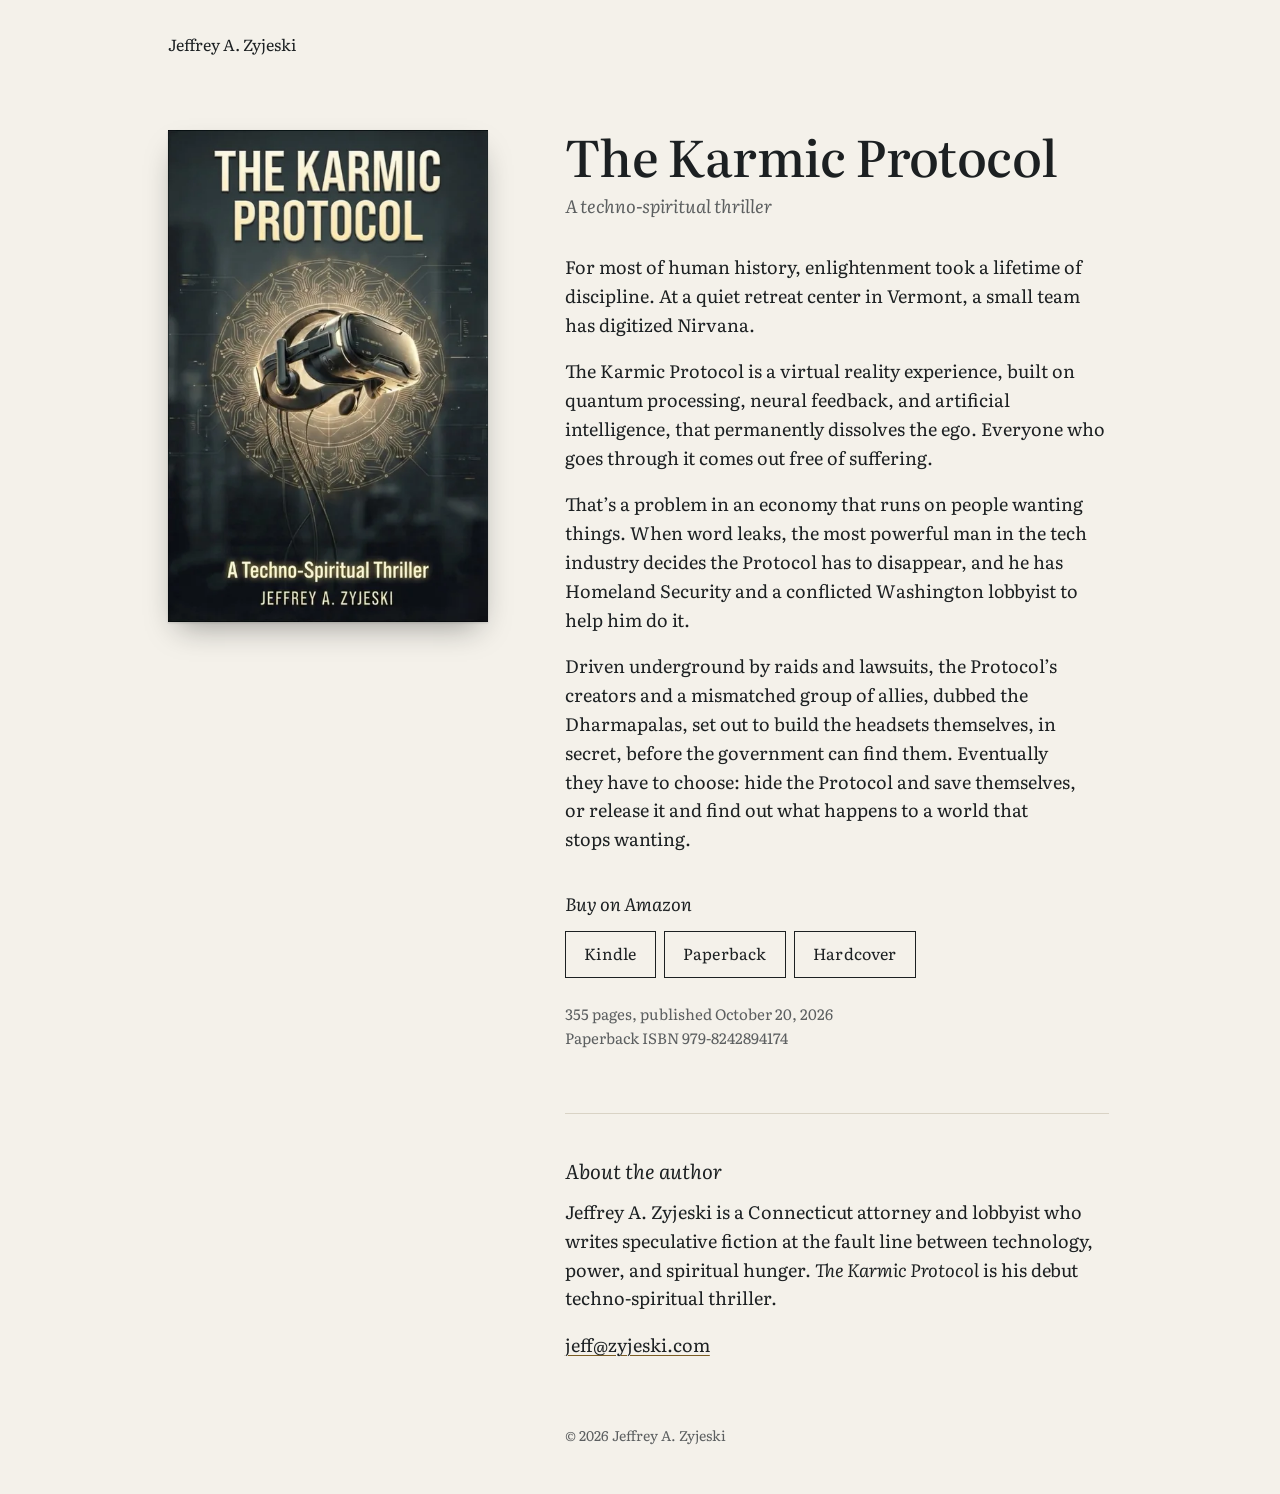
==== index.html @ 9ec4eeb2 "Add Kindle and hardcover links and contact email Replace the single Amazon button with one link per " ====
<!doctype html>
<html lang="en">
<head>
<meta charset="utf-8">
<meta name="viewport" content="width=device-width, initial-scale=1">
<title>The Karmic Protocol by Jeffrey A. Zyjeski</title>
<meta name="description" content="The Karmic Protocol, a techno-spiritual thriller by Jeffrey A. Zyjeski. A small team digitizes Nirvana, and the people who profit from suffering want it buried.">
<link rel="canonical" href="https://thekarmicprotocol.com/">
<link rel="preload" href="/fonts/literata-latin-opsz-normal.woff2" as="font" type="font/woff2" crossorigin>
<link rel="stylesheet" href="/styles.css">
<link rel="icon" href="/favicon.ico" sizes="48x48">
<link rel="icon" href="/icon.png" type="image/png">
<link rel="apple-touch-icon" href="/apple-touch-icon.png">
<meta name="theme-color" content="#f4f1ea">

<meta property="og:type" content="book">
<meta property="og:site_name" content="The Karmic Protocol">
<meta property="og:title" content="The Karmic Protocol by Jeffrey A. Zyjeski">
<meta property="og:description" content="A small team digitizes Nirvana, and the people who profit from suffering want it buried. A techno-spiritual thriller.">
<meta property="og:url" content="https://thekarmicprotocol.com/">
<meta property="og:image" content="https://thekarmicprotocol.com/og.jpg">
<meta property="og:image:width" content="1200">
<meta property="og:image:height" content="630">
<meta property="og:image:alt" content="Cover of The Karmic Protocol by Jeffrey A. Zyjeski">
<meta property="book:isbn" content="9798242894174">
<meta property="book:release_date" content="2026-10-20">
<meta name="twitter:card" content="summary_large_image">

<script type="application/ld+json">
{
  "@context": "https://schema.org",
  "@type": "Book",
  "name": "The Karmic Protocol",
  "author": { "@type": "Person", "name": "Jeffrey A. Zyjeski" },
  "inLanguage": "en",
  "genre": ["Science fiction", "Thriller"],
  "image": "https://thekarmicprotocol.com/images/cover-925.jpg",
  "url": "https://thekarmicprotocol.com/",
  "workExample": [
    {
      "@type": "Book",
      "bookFormat": "https://schema.org/EBook",
      "url": "https://www.amazon.com/dp/B0HM5BKGX6"
    },
    {
      "@type": "Book",
      "bookFormat": "https://schema.org/Paperback",
      "isbn": "9798242894174",
      "numberOfPages": 355,
      "datePublished": "2026-10-20",
      "url": "https://www.amazon.com/dp/B0HM5CNZNL"
    },
    {
      "@type": "Book",
      "bookFormat": "https://schema.org/Hardcover",
      "url": "https://www.amazon.com/dp/B0HM5FPMXP"
    }
  ]
}
</script>
</head>
<body>
<div class="page">

  <header class="site-header">
    <a href="/">Jeffrey A. Zyjeski</a>
  </header>

  <main class="layout">

    <figure class="cover">
      <picture>
        <source type="image/webp" srcset="/images/cover-460.webp 460w, /images/cover-700.webp 700w, /images/cover-925.webp 925w" sizes="(max-width: 50rem) 15rem, 20rem">
        <img src="/images/cover-700.jpg" srcset="/images/cover-460.jpg 460w, /images/cover-700.jpg 700w, /images/cover-925.jpg 925w" sizes="(max-width: 50rem) 15rem, 20rem" width="925" height="1424" alt="Cover of The Karmic Protocol by Jeffrey A. Zyjeski: a VR headset suspended in front of a gold circuit-board mandala.">
      </picture>
    </figure>

    <div class="book">
      <h1>The Karmic Protocol</h1>
      <p class="kind">A techno-spiritual thriller</p>

      <div class="blurb">
        <p>For most of human history, enlightenment took a lifetime of discipline. At a quiet retreat center in Vermont, a small team has digitized Nirvana.</p>
        <p>The Karmic Protocol is a virtual reality experience, built on quantum processing, neural feedback, and artificial intelligence, that permanently dissolves the ego. Everyone who goes through it comes out free of suffering.</p>
        <p>That’s a problem in an economy that runs on people wanting things. When word leaks, the most powerful man in the tech industry decides the Protocol has to disappear, and he has Homeland Security and a conflicted Washington lobbyist to help him do it.</p>
        <p>Driven underground by raids and lawsuits, the Protocol’s creators and a mismatched group of allies, dubbed the Dharmapalas, set out to build the headsets themselves, in secret, before the government can find them. Eventually they have to choose: hide the Protocol and save themselves, or release it and find out what happens to a world that stops wanting.</p>
      </div>

      <div class="buy">
        <p class="buy-label">Buy on Amazon</p>
        <ul class="formats">
          <li><a href="https://www.amazon.com/dp/B0HM5BKGX6">Kindle</a></li>
          <li><a href="https://www.amazon.com/dp/B0HM5CNZNL">Paperback</a></li>
          <li><a href="https://www.amazon.com/dp/B0HM5FPMXP">Hardcover</a></li>
        </ul>
      </div>

      <p class="details">
        355 pages, published October 20, 2026<br>
        Paperback ISBN 979-8242894174
      </p>
    </div>

    <section class="author" aria-labelledby="about">
      <h2 id="about">About the author</h2>
      <p>Jeffrey A. Zyjeski is a Connecticut attorney and lobbyist who writes speculative fiction at the fault line between technology, power, and spiritual hunger. <cite>The Karmic Protocol</cite> is his debut techno-spiritual thriller.</p>
      <p class="contact"><a href="mailto:jeff@zyjeski.com">jeff@zyjeski.com</a></p>
    </section>

    <footer class="site-footer">
      <p>© 2026 Jeffrey A. Zyjeski</p>
    </footer>

  </main>

</div>
</body>
</html>
---- styles.css ----
@font-face {
  font-family: "Literata";
  src: url("/fonts/literata-latin-opsz-normal.woff2") format("woff2");
  font-weight: 200 900;
  font-style: normal;
  font-display: swap;
}

@font-face {
  font-family: "Literata";
  src: url("/fonts/literata-latin-opsz-italic.woff2") format("woff2");
  font-weight: 200 900;
  font-style: italic;
  font-display: swap;
}

/* Colors are taken from the cover: the charcoal of the background and the
   gold of the title, darkened enough to read on paper. */
:root {
  --paper: #f4f1ea;
  --ink: #1c2022;
  --muted: #5c5f60;
  --rule: #d9d3c5;
  --gold: #7a5c22;
  --cover-col: 20rem;
  --measure: 34rem;
}

*,
*::before,
*::after {
  box-sizing: border-box;
}

html {
  -webkit-text-size-adjust: 100%;
  text-size-adjust: 100%;
}

body {
  margin: 0;
  background: var(--paper);
  color: var(--ink);
  font-family: "Literata", Georgia, "Times New Roman", serif;
  font-size: 1.125rem;
  line-height: 1.6;
  font-optical-sizing: auto;
  font-kerning: normal;
  text-rendering: optimizeLegibility;
}

::selection {
  background: #e8dbb4;
}

a {
  color: inherit;
  text-decoration-color: var(--gold);
  text-decoration-thickness: 1px;
  text-underline-offset: 0.18em;
}

a:hover {
  text-decoration-color: currentColor;
}

a:focus-visible {
  outline: 2px solid var(--gold);
  outline-offset: 3px;
}

p {
  margin: 0;
  text-wrap: pretty;
}

.page {
  max-width: 62rem;
  margin: 0 auto;
  padding: 0 1.5rem;
}

.site-header {
  padding-top: 2rem;
  font-size: 1rem;
}

.site-header a {
  text-decoration: none;
}

.layout {
  display: grid;
  grid-template-columns: minmax(0, var(--cover-col)) minmax(0, var(--measure));
  grid-template-areas:
    "cover  book"
    ".      author"
    ".      footer";
  column-gap: clamp(2.5rem, 6vw, 5rem);
  align-items: start;
  padding-top: clamp(2.5rem, 7vw, 4.5rem);
}

.cover {
  grid-area: cover;
  margin: 0;
}

.cover img {
  display: block;
  width: 100%;
  height: auto;
  box-shadow:
    0 1px 2px rgba(20, 24, 26, 0.14),
    0 14px 30px -10px rgba(20, 24, 26, 0.4);
}

.book {
  grid-area: book;
}

h1 {
  margin: 0;
  font-size: clamp(2.25rem, 4.4vw, 3.15rem);
  font-weight: 500;
  line-height: 1.05;
  letter-spacing: -0.012em;
  text-wrap: balance;
}

.kind {
  margin: 0.6rem 0 2rem;
  color: var(--muted);
  font-style: italic;
}

.blurb p + p {
  margin-top: 1em;
}

.buy {
  margin-top: 2.25rem;
}

.buy-label {
  margin-bottom: 0.75rem;
  font-style: italic;
}

.formats {
  display: flex;
  flex-wrap: wrap;
  gap: 0.5rem;
  margin: 0;
  padding: 0;
  list-style: none;
}

.formats a {
  display: block;
  padding: 0.6rem 1.15rem 0.65rem;
  border: 1px solid var(--ink);
  font-size: 1rem;
  letter-spacing: 0.01em;
  text-decoration: none;
}

.formats a:hover {
  background: var(--ink);
  color: var(--paper);
}

.details {
  margin-top: 1.5rem;
  color: var(--muted);
  font-size: 0.9375rem;
  line-height: 1.55;
  font-variant-numeric: lining-nums;
}

.author {
  grid-area: author;
  margin-top: 4rem;
  padding-top: 2.5rem;
  border-top: 1px solid var(--rule);
}

.contact {
  margin-top: 1em;
}

h2 {
  margin: 0 0 0.75rem;
  font-size: 1.25rem;
  font-weight: 400;
  font-style: italic;
}

.site-footer {
  grid-area: footer;
  padding: 4rem 0 3rem;
  color: var(--muted);
  font-size: 0.875rem;
}

/* 404 page */
.missing {
  grid-area: book;
}

.missing p + p {
  margin-top: 1em;
}

@media (max-width: 50rem) {
  .layout {
    grid-template-columns: minmax(0, 1fr);
    grid-template-areas:
      "cover"
      "book"
      "author"
      "footer";
    padding-top: 2rem;
  }

  .cover {
    width: min(15rem, 70%);
    margin-bottom: 2.5rem;
  }

  .author {
    margin-top: 3rem;
  }

  .formats a {
    padding-inline: 0.85rem;
  }
}

@media print {
  .buy {
    display: none;
  }

  .cover img {
    box-shadow: none;
  }
}
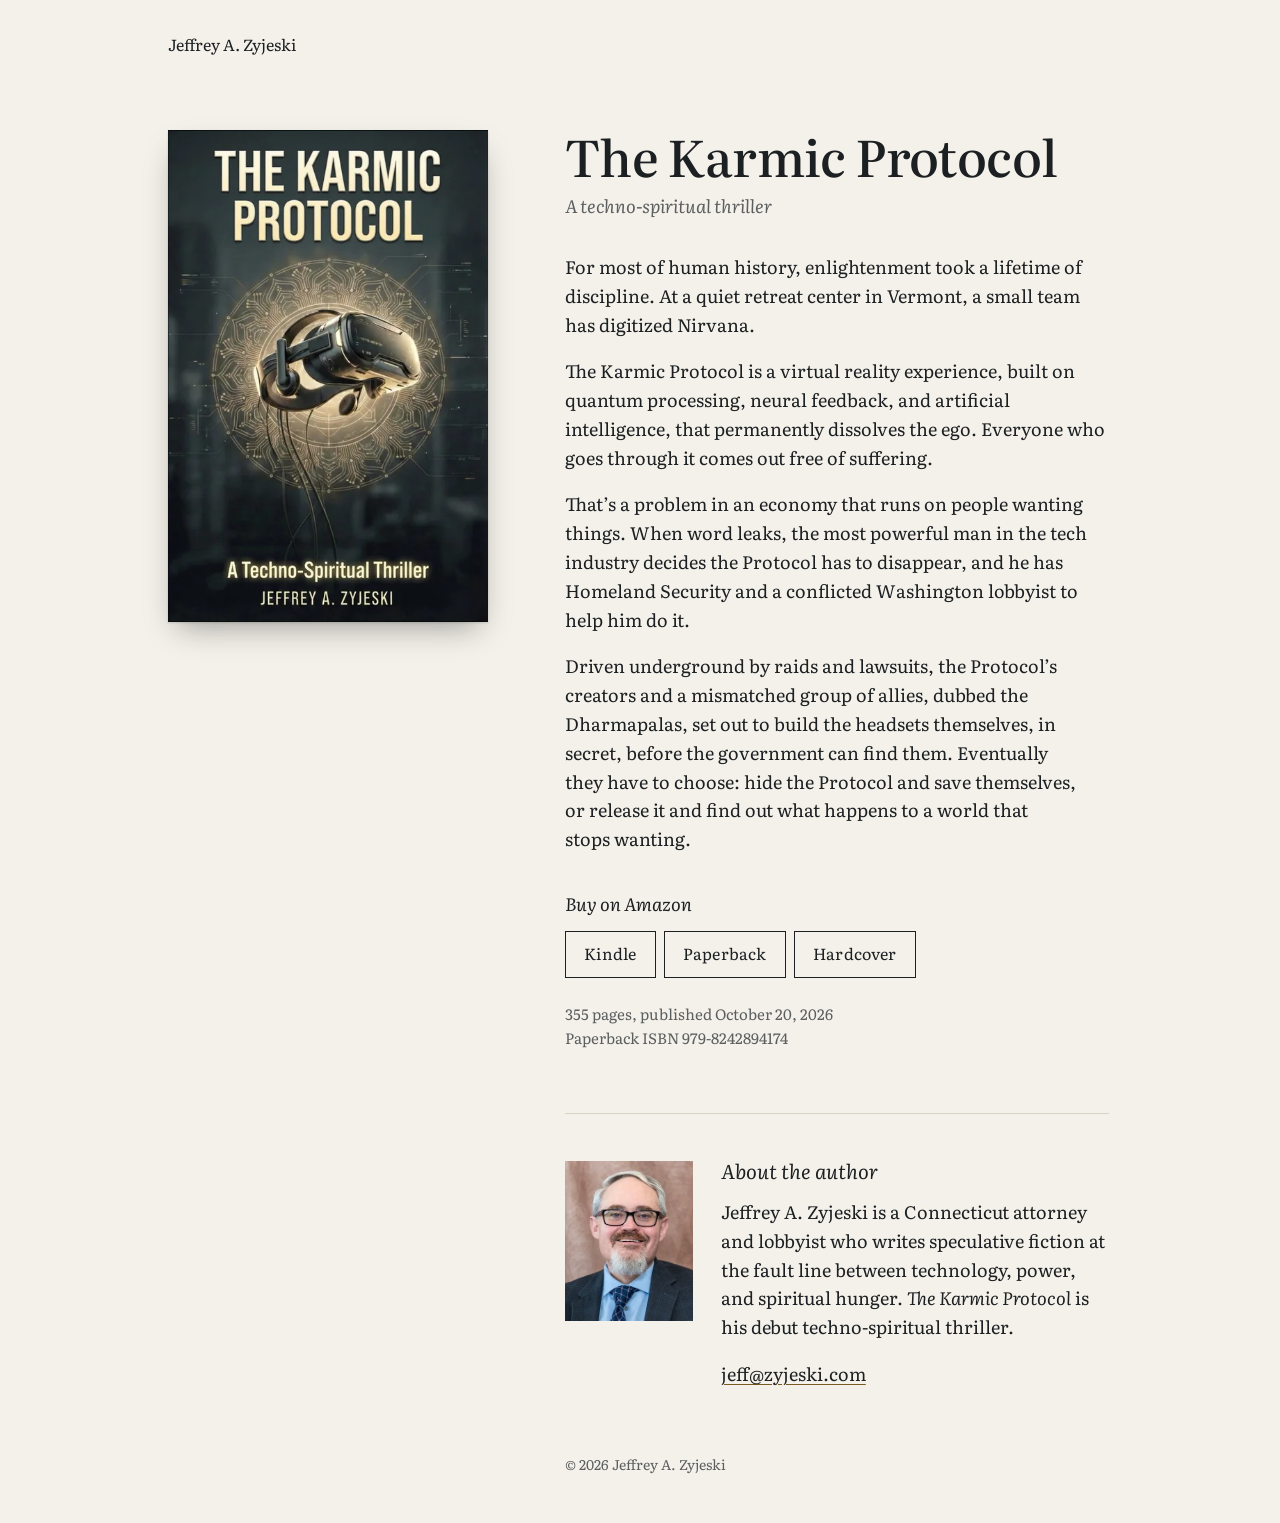
==== commit 12ae68ce: "Add author headshot beside the bio Head-and-shoulders crop at 300 and 600 px, JPEG and WebP. Sits le" ====
--- a/index.html
+++ b/index.html
@@ -31,7 +31,11 @@
   "@context": "https://schema.org",
   "@type": "Book",
   "name": "The Karmic Protocol",
-  "author": { "@type": "Person", "name": "Jeffrey A. Zyjeski" },
+  "author": {
+    "@type": "Person",
+    "name": "Jeffrey A. Zyjeski",
+    "image": "https://thekarmicprotocol.com/images/author-600.jpg"
+  },
   "inLanguage": "en",
   "genre": ["Science fiction", "Thriller"],
   "image": "https://thekarmicprotocol.com/images/cover-925.jpg",
@@ -102,9 +106,15 @@
     </div>
 
     <section class="author" aria-labelledby="about">
-      <h2 id="about">About the author</h2>
-      <p>Jeffrey A. Zyjeski is a Connecticut attorney and lobbyist who writes speculative fiction at the fault line between technology, power, and spiritual hunger. <cite>The Karmic Protocol</cite> is his debut techno-spiritual thriller.</p>
-      <p class="contact"><a href="mailto:jeff@zyjeski.com">jeff@zyjeski.com</a></p>
+      <picture class="portrait">
+        <source type="image/webp" srcset="/images/author-300.webp 300w, /images/author-600.webp 600w" sizes="8rem">
+        <img src="/images/author-300.jpg" srcset="/images/author-300.jpg 300w, /images/author-600.jpg 600w" sizes="8rem" width="600" height="750" alt="Jeffrey A. Zyjeski" loading="lazy">
+      </picture>
+      <div class="author-text">
+        <h2 id="about">About the author</h2>
+        <p>Jeffrey A. Zyjeski is a Connecticut attorney and lobbyist who writes speculative fiction at the fault line between technology, power, and spiritual hunger. <cite>The Karmic Protocol</cite> is his debut techno-spiritual thriller.</p>
+        <p class="contact"><a href="mailto:jeff@zyjeski.com">jeff@zyjeski.com</a></p>
+      </div>
     </section>
 
     <footer class="site-footer">
--- a/styles.css
+++ b/styles.css
@@ -180,9 +180,23 @@
 
 .author {
   grid-area: author;
+  display: grid;
+  grid-template-columns: 8rem minmax(0, 1fr);
+  column-gap: 1.75rem;
+  align-items: start;
   margin-top: 4rem;
   padding-top: 2.5rem;
   border-top: 1px solid var(--rule);
+}
+
+.portrait {
+  margin-top: 0.45rem;
+}
+
+.portrait img {
+  display: block;
+  width: 100%;
+  height: auto;
 }
 
 .contact {
@@ -229,7 +243,13 @@
   }
 
   .author {
+    grid-template-columns: minmax(0, 1fr);
     margin-top: 3rem;
+  }
+
+  .portrait {
+    width: 8rem;
+    margin: 0 0 1.5rem;
   }
 
   .formats a {
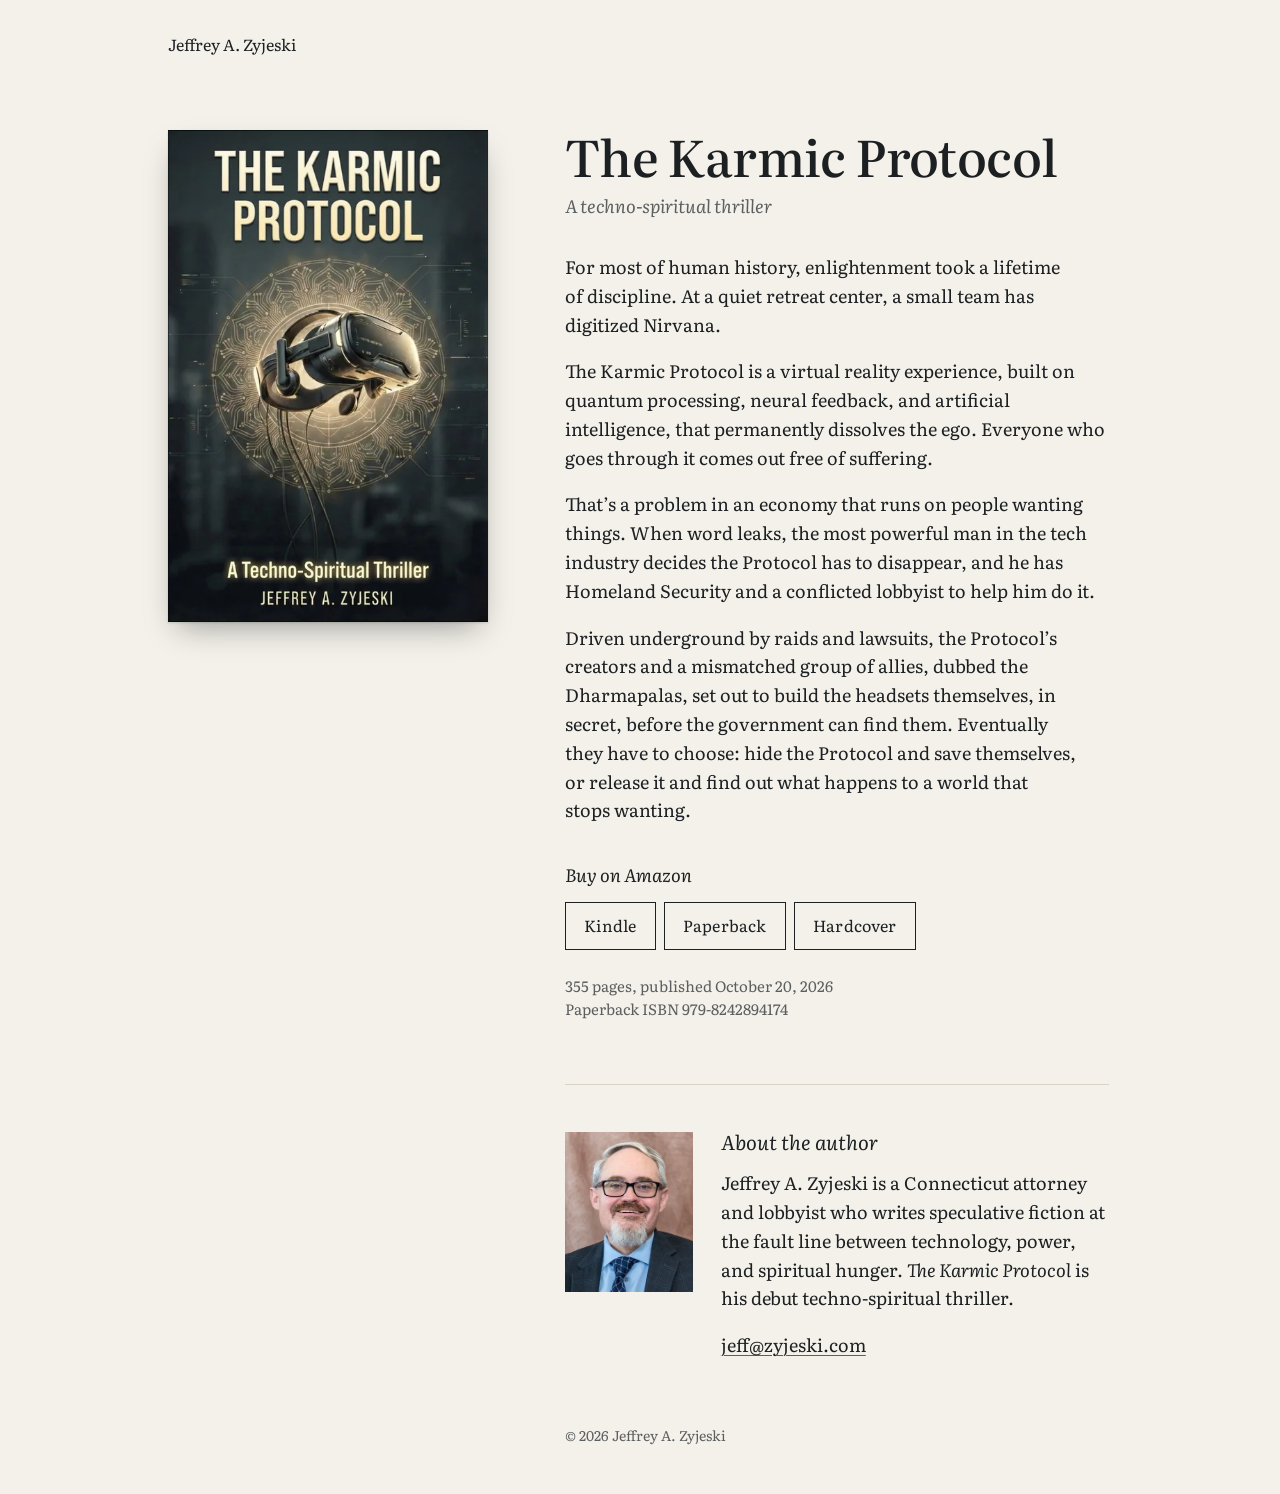
==== commit 958ea134: "Remove Vermont and Washington references from jacket copy Co-Authored-By: Claude Opus 5.5 <noreply@a" ====
--- a/index.html
+++ b/index.html
@@ -84,9 +84,9 @@
       <p class="kind">A techno-spiritual thriller</p>
 
       <div class="blurb">
-        <p>For most of human history, enlightenment took a lifetime of discipline. At a quiet retreat center in Vermont, a small team has digitized Nirvana.</p>
+        <p>For most of human history, enlightenment took a lifetime of discipline. At a quiet retreat center, a small team has digitized Nirvana.</p>
         <p>The Karmic Protocol is a virtual reality experience, built on quantum processing, neural feedback, and artificial intelligence, that permanently dissolves the ego. Everyone who goes through it comes out free of suffering.</p>
-        <p>That’s a problem in an economy that runs on people wanting things. When word leaks, the most powerful man in the tech industry decides the Protocol has to disappear, and he has Homeland Security and a conflicted Washington lobbyist to help him do it.</p>
+        <p>That’s a problem in an economy that runs on people wanting things. When word leaks, the most powerful man in the tech industry decides the Protocol has to disappear, and he has Homeland Security and a conflicted lobbyist to help him do it.</p>
         <p>Driven underground by raids and lawsuits, the Protocol’s creators and a mismatched group of allies, dubbed the Dharmapalas, set out to build the headsets themselves, in secret, before the government can find them. Eventually they have to choose: hide the Protocol and save themselves, or release it and find out what happens to a world that stops wanting.</p>
       </div>
 
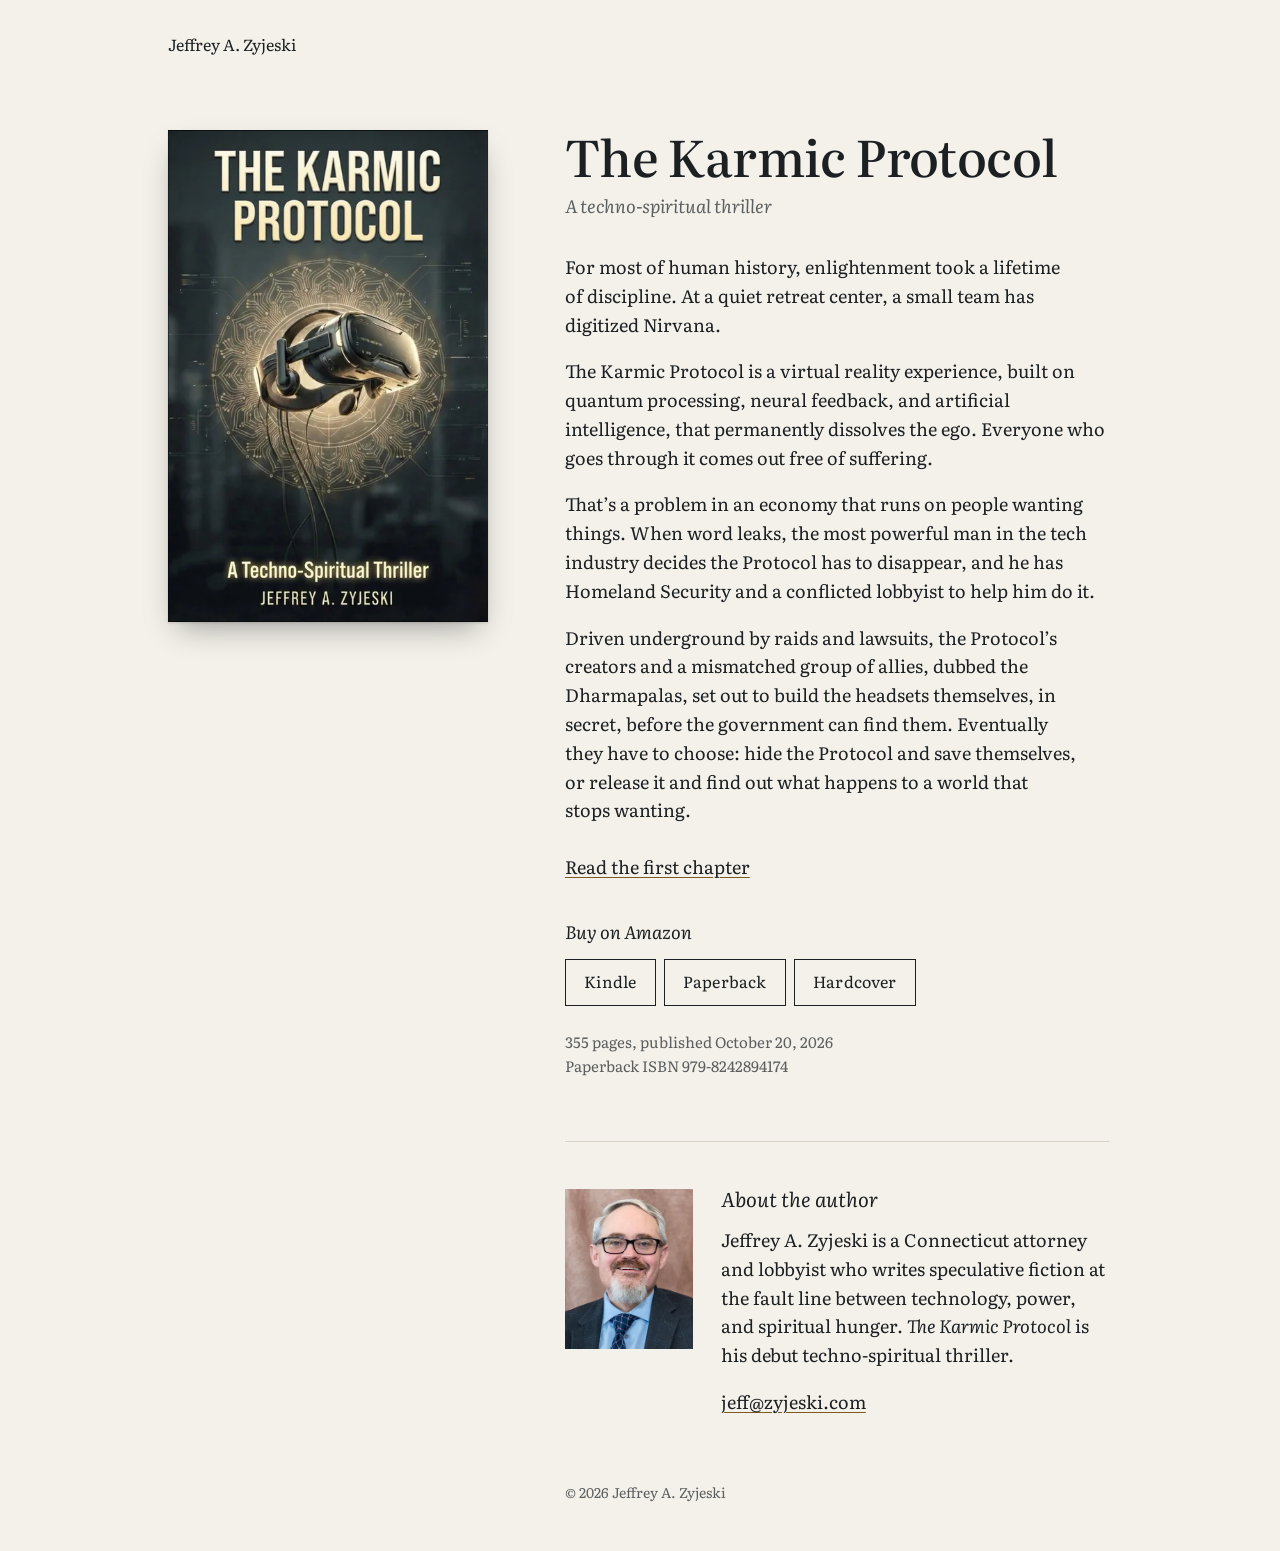
==== commit 4e7bd416: "Add Chapter 1 excerpt page Full text of Chapter 1 from the KDP interior, set as book pages with the " ====
--- a/index.html
+++ b/index.html
@@ -90,6 +90,8 @@
         <p>Driven underground by raids and lawsuits, the Protocol’s creators and a mismatched group of allies, dubbed the Dharmapalas, set out to build the headsets themselves, in secret, before the government can find them. Eventually they have to choose: hide the Protocol and save themselves, or release it and find out what happens to a world that stops wanting.</p>
       </div>
 
+      <p class="read-link"><a href="/chapter-one">Read the first chapter</a></p>
+
       <div class="buy">
         <p class="buy-label">Buy on Amazon</p>
         <ul class="formats">
--- a/styles.css
+++ b/styles.css
@@ -217,6 +217,82 @@
   font-size: 0.875rem;
 }
 
+.read-link {
+  margin-top: 1.75rem;
+}
+
+/* Chapter excerpt */
+.reading {
+  max-width: var(--measure);
+  margin: 0 auto;
+  padding-top: clamp(2.5rem, 7vw, 4.5rem);
+}
+
+.chapter-head {
+  margin-bottom: 2.75rem;
+  text-align: center;
+}
+
+.from {
+  margin-bottom: 2.5rem;
+  color: var(--muted);
+  font-size: 1rem;
+}
+
+.from a {
+  text-decoration: none;
+}
+
+.from a:hover {
+  text-decoration: underline;
+  text-decoration-color: var(--gold);
+}
+
+.chapter-head h1 {
+  font-size: clamp(1.75rem, 4.5vw, 2.4rem);
+}
+
+.chapter-number {
+  display: block;
+  margin-bottom: 0.6rem;
+  color: var(--muted);
+  font-size: 0.9375rem;
+  font-weight: 400;
+  letter-spacing: 0.14em;
+  text-transform: uppercase;
+}
+
+.epigraphs {
+  max-width: 27rem;
+  margin: 2rem auto 0;
+  color: var(--muted);
+  font-size: 1rem;
+  font-style: italic;
+  line-height: 1.55;
+}
+
+.epigraphs p + p {
+  margin-top: 0.85rem;
+}
+
+.chapter-text {
+  line-height: 1.65;
+}
+
+.chapter-text p + p {
+  text-indent: 1.5em;
+}
+
+.chapter-end {
+  margin-top: 3.5rem;
+  padding-top: 2.5rem;
+  border-top: 1px solid var(--rule);
+}
+
+.chapter-end .buy {
+  margin-top: 1.75rem;
+}
+
 /* 404 page */
 .missing {
   grid-area: book;
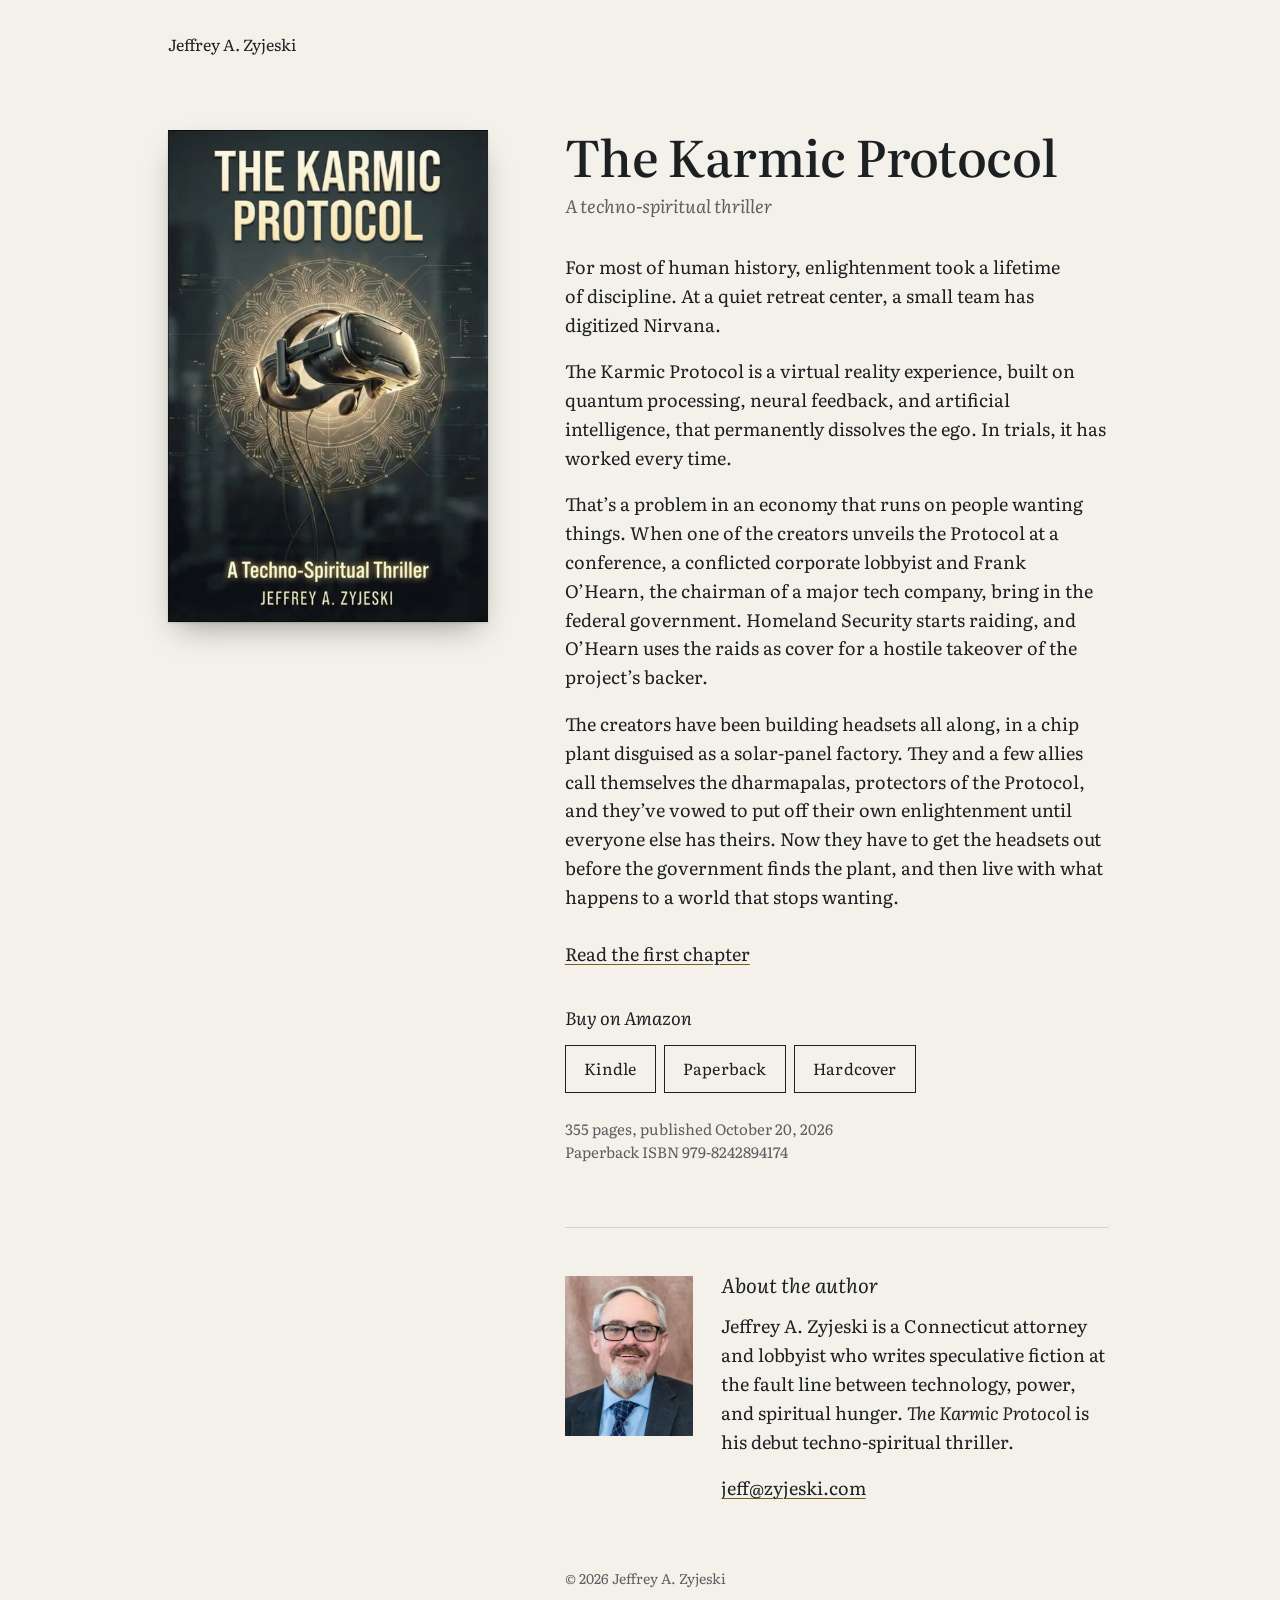
==== commit f75204d0: "Correct jacket copy against the published novel O'Hearn is a board chairman, not the most powerful m" ====
--- a/index.html
+++ b/index.html
@@ -4,7 +4,7 @@
 <meta charset="utf-8">
 <meta name="viewport" content="width=device-width, initial-scale=1">
 <title>The Karmic Protocol by Jeffrey A. Zyjeski</title>
-<meta name="description" content="The Karmic Protocol, a techno-spiritual thriller by Jeffrey A. Zyjeski. A small team digitizes Nirvana, and the people who profit from suffering want it buried.">
+<meta name="description" content="The Karmic Protocol, a techno-spiritual thriller by Jeffrey A. Zyjeski. A small team digitizes Nirvana, and the people who profit from desire want it gone.">
 <link rel="canonical" href="https://thekarmicprotocol.com/">
 <link rel="preload" href="/fonts/literata-latin-opsz-normal.woff2" as="font" type="font/woff2" crossorigin>
 <link rel="stylesheet" href="/styles.css">
@@ -16,7 +16,7 @@
 <meta property="og:type" content="book">
 <meta property="og:site_name" content="The Karmic Protocol">
 <meta property="og:title" content="The Karmic Protocol by Jeffrey A. Zyjeski">
-<meta property="og:description" content="A small team digitizes Nirvana, and the people who profit from suffering want it buried. A techno-spiritual thriller.">
+<meta property="og:description" content="A small team digitizes Nirvana, and the people who profit from desire want it gone. A techno-spiritual thriller.">
 <meta property="og:url" content="https://thekarmicprotocol.com/">
 <meta property="og:image" content="https://thekarmicprotocol.com/og.jpg">
 <meta property="og:image:width" content="1200">
@@ -85,9 +85,9 @@
 
       <div class="blurb">
         <p>For most of human history, enlightenment took a lifetime of discipline. At a quiet retreat center, a small team has digitized Nirvana.</p>
-        <p>The Karmic Protocol is a virtual reality experience, built on quantum processing, neural feedback, and artificial intelligence, that permanently dissolves the ego. Everyone who goes through it comes out free of suffering.</p>
-        <p>That’s a problem in an economy that runs on people wanting things. When word leaks, the most powerful man in the tech industry decides the Protocol has to disappear, and he has Homeland Security and a conflicted lobbyist to help him do it.</p>
-        <p>Driven underground by raids and lawsuits, the Protocol’s creators and a mismatched group of allies, dubbed the Dharmapalas, set out to build the headsets themselves, in secret, before the government can find them. Eventually they have to choose: hide the Protocol and save themselves, or release it and find out what happens to a world that stops wanting.</p>
+        <p>The Karmic Protocol is a virtual reality experience, built on quantum processing, neural feedback, and artificial intelligence, that permanently dissolves the ego. In trials, it has worked every time.</p>
+        <p>That’s a problem in an economy that runs on people wanting things. When one of the creators unveils the Protocol at a conference, a conflicted corporate lobbyist and Frank O’Hearn, the chairman of a major tech company, bring in the federal government. Homeland Security starts raiding, and O’Hearn uses the raids as cover for a hostile takeover of the project’s backer.</p>
+        <p>The creators have been building headsets all along, in a chip plant disguised as a solar-panel factory. They and a few allies call themselves the dharmapalas, protectors of the Protocol, and they’ve vowed to put off their own enlightenment until everyone else has theirs. Now they have to get the headsets out before the government finds the plant, and then live with what happens to a world that stops wanting.</p>
       </div>
 
       <p class="read-link"><a href="/chapter-one">Read the first chapter</a></p>
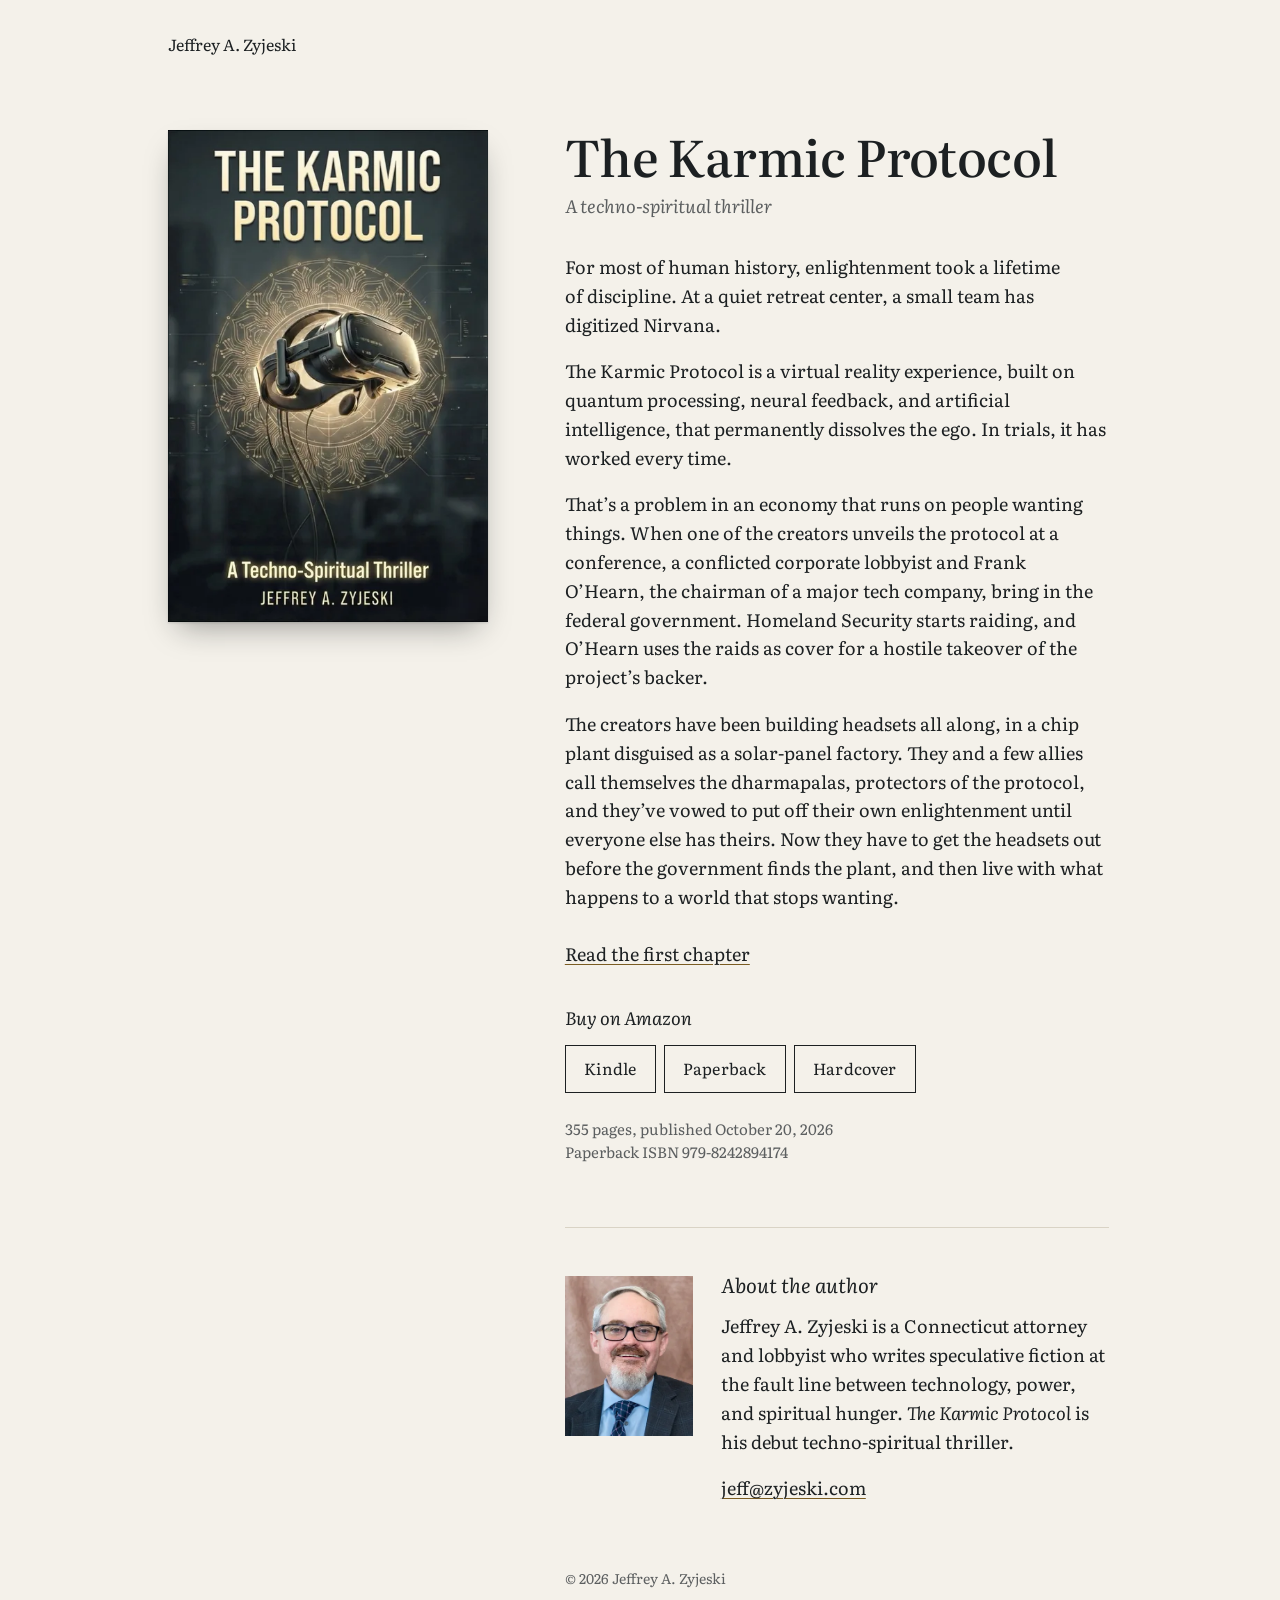
==== commit 359409c8: "Lowercase standalone 'protocol' to match the corrected interior Co-Authored-By: Claude Opus 5.5 <nor" ====
--- a/index.html
+++ b/index.html
@@ -86,8 +86,8 @@
       <div class="blurb">
         <p>For most of human history, enlightenment took a lifetime of discipline. At a quiet retreat center, a small team has digitized Nirvana.</p>
         <p>The Karmic Protocol is a virtual reality experience, built on quantum processing, neural feedback, and artificial intelligence, that permanently dissolves the ego. In trials, it has worked every time.</p>
-        <p>That’s a problem in an economy that runs on people wanting things. When one of the creators unveils the Protocol at a conference, a conflicted corporate lobbyist and Frank O’Hearn, the chairman of a major tech company, bring in the federal government. Homeland Security starts raiding, and O’Hearn uses the raids as cover for a hostile takeover of the project’s backer.</p>
-        <p>The creators have been building headsets all along, in a chip plant disguised as a solar-panel factory. They and a few allies call themselves the dharmapalas, protectors of the Protocol, and they’ve vowed to put off their own enlightenment until everyone else has theirs. Now they have to get the headsets out before the government finds the plant, and then live with what happens to a world that stops wanting.</p>
+        <p>That’s a problem in an economy that runs on people wanting things. When one of the creators unveils the protocol at a conference, a conflicted corporate lobbyist and Frank O’Hearn, the chairman of a major tech company, bring in the federal government. Homeland Security starts raiding, and O’Hearn uses the raids as cover for a hostile takeover of the project’s backer.</p>
+        <p>The creators have been building headsets all along, in a chip plant disguised as a solar-panel factory. They and a few allies call themselves the dharmapalas, protectors of the protocol, and they’ve vowed to put off their own enlightenment until everyone else has theirs. Now they have to get the headsets out before the government finds the plant, and then live with what happens to a world that stops wanting.</p>
       </div>
 
       <p class="read-link"><a href="/chapter-one">Read the first chapter</a></p>
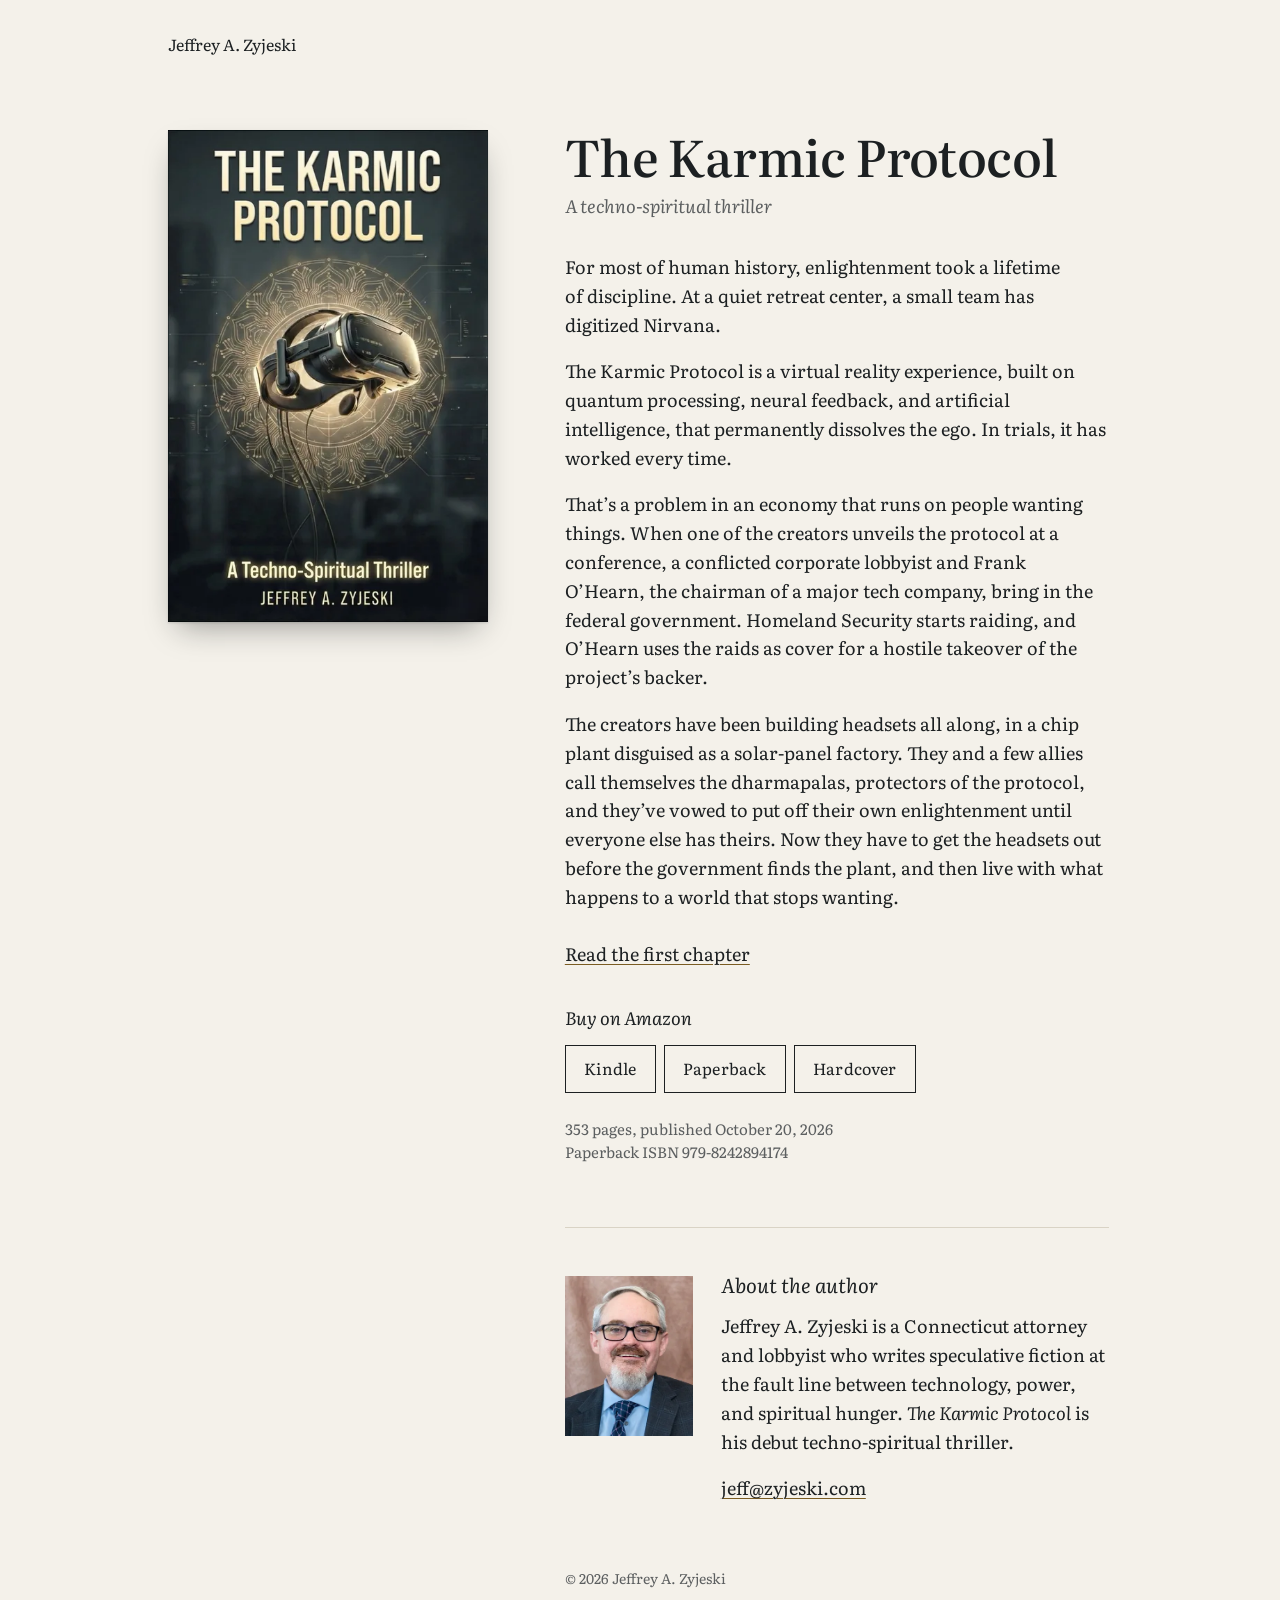
==== commit 6ae3a3cc: "Update page count to 353 to match the corrected interior Co-Authored-By: Claude Opus 5.5 <noreply@an" ====
--- a/index.html
+++ b/index.html
@@ -5,7 +5,7 @@
 <meta name="viewport" content="width=device-width, initial-scale=1">
 <title>The Karmic Protocol by Jeffrey A. Zyjeski</title>
 <meta name="description" content="The Karmic Protocol, a techno-spiritual thriller by Jeffrey A. Zyjeski. A small team digitizes Nirvana, and the people who profit from desire want it gone.">
-<link rel="canonical" href="https://thekarmicprotocol.com/">
+<link rel="canonical" href="https://www.thekarmicprotocol.com/">
 <link rel="preload" href="/fonts/literata-latin-opsz-normal.woff2" as="font" type="font/woff2" crossorigin>
 <link rel="stylesheet" href="/styles.css">
 <link rel="icon" href="/favicon.ico" sizes="48x48">
@@ -17,8 +17,8 @@
 <meta property="og:site_name" content="The Karmic Protocol">
 <meta property="og:title" content="The Karmic Protocol by Jeffrey A. Zyjeski">
 <meta property="og:description" content="A small team digitizes Nirvana, and the people who profit from desire want it gone. A techno-spiritual thriller.">
-<meta property="og:url" content="https://thekarmicprotocol.com/">
-<meta property="og:image" content="https://thekarmicprotocol.com/og.jpg">
+<meta property="og:url" content="https://www.thekarmicprotocol.com/">
+<meta property="og:image" content="https://www.thekarmicprotocol.com/og.jpg">
 <meta property="og:image:width" content="1200">
 <meta property="og:image:height" content="630">
 <meta property="og:image:alt" content="Cover of The Karmic Protocol by Jeffrey A. Zyjeski">
@@ -34,12 +34,12 @@
   "author": {
     "@type": "Person",
     "name": "Jeffrey A. Zyjeski",
-    "image": "https://thekarmicprotocol.com/images/author-600.jpg"
+    "image": "https://www.thekarmicprotocol.com/images/author-600.jpg"
   },
   "inLanguage": "en",
   "genre": ["Science fiction", "Thriller"],
-  "image": "https://thekarmicprotocol.com/images/cover-925.jpg",
-  "url": "https://thekarmicprotocol.com/",
+  "image": "https://www.thekarmicprotocol.com/images/cover-925.jpg",
+  "url": "https://www.thekarmicprotocol.com/",
   "workExample": [
     {
       "@type": "Book",
@@ -50,7 +50,7 @@
       "@type": "Book",
       "bookFormat": "https://schema.org/Paperback",
       "isbn": "9798242894174",
-      "numberOfPages": 355,
+      "numberOfPages": 353,
       "datePublished": "2026-10-20",
       "url": "https://www.amazon.com/dp/B0HM5CNZNL"
     },
@@ -102,7 +102,7 @@
       </div>
 
       <p class="details">
-        355 pages, published October 20, 2026<br>
+        353 pages, published October 20, 2026<br>
         Paperback ISBN 979-8242894174
       </p>
     </div>
